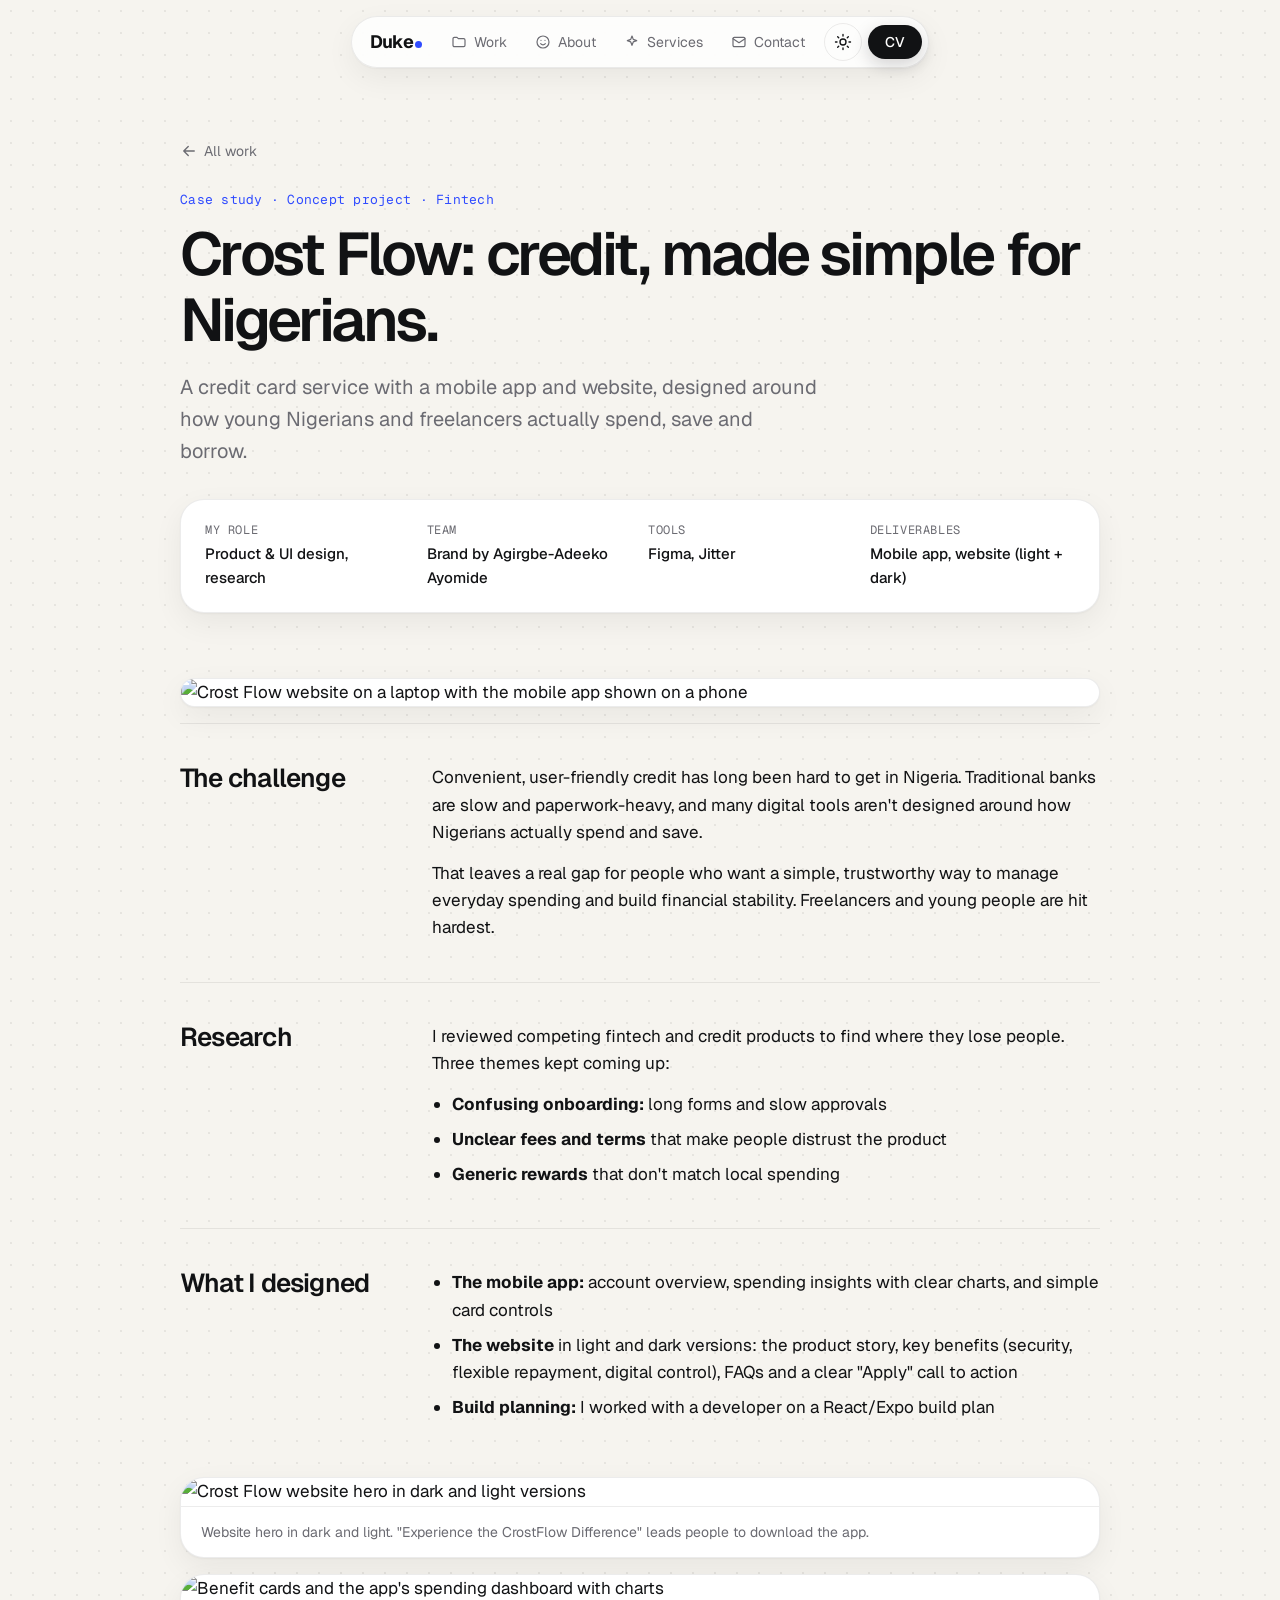
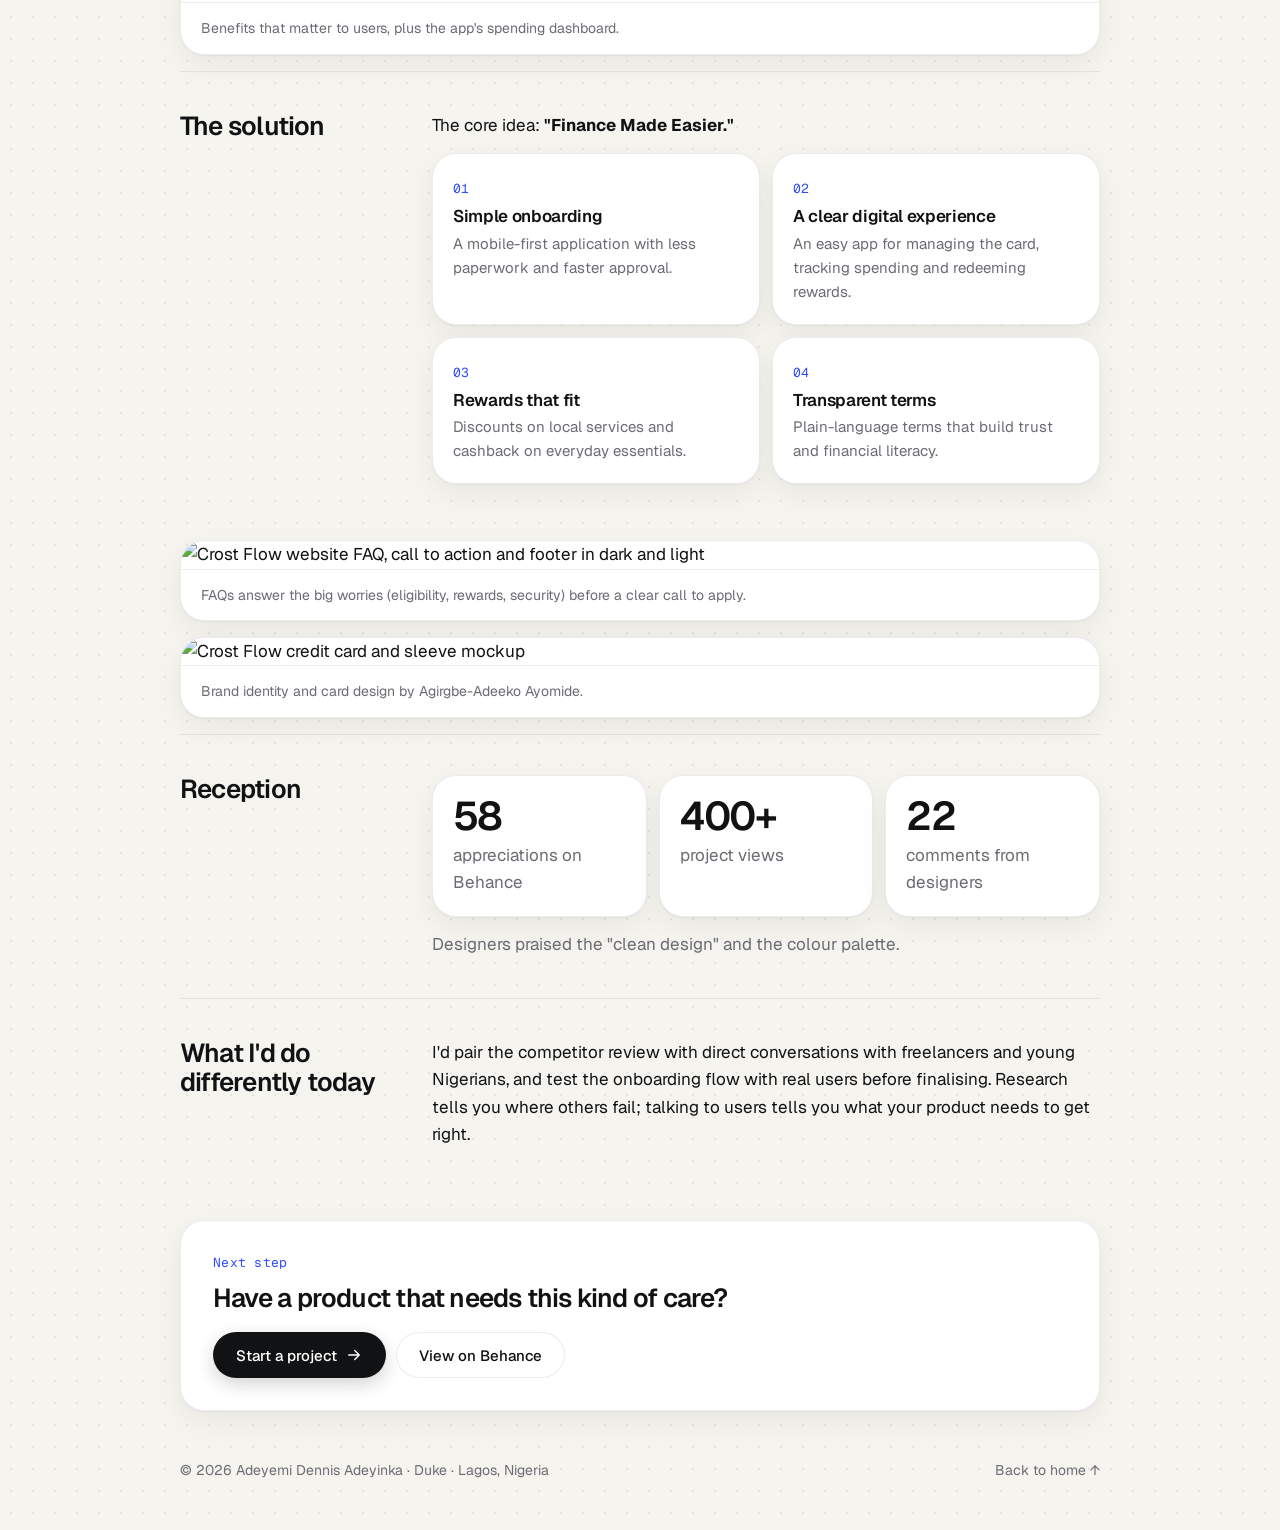
==== crost-flow.html @ 58b1cca7 "Portfolio site: homepage, Crost Flow case study, CV Static HTML/CSS/JS portfolio for Duke (Adeyemi D" ====
<!doctype html>
<html lang="en">
<head>
  <meta charset="utf-8">
  <meta name="viewport" content="width=device-width, initial-scale=1">
  <title>Crost Flow · Case study · Duke</title>
  <meta name="description" content="Crost Flow: a concept credit card app and website designed for young Nigerians and freelancers. Product and UI design by Duke.">
  <meta property="og:title" content="Crost Flow · Case study · Duke">
  <meta property="og:description" content="Credit, made simple for Nigerians: a fintech concept by Duke.">
  <meta property="og:type" content="article">
  <link rel="icon" href="assets/favicon.svg" type="image/svg+xml">
  <link rel="preconnect" href="https://fonts.googleapis.com">
  <link rel="preconnect" href="https://fonts.gstatic.com" crossorigin>
  <link href="https://fonts.googleapis.com/css2?family=Geist:wght@400;500;600;700&family=Geist+Mono:wght@400;500&display=swap" rel="stylesheet">
  <link rel="stylesheet" href="styles.css">
  <script>
    document.documentElement.classList.add('js');
    try { var t = localStorage.getItem('theme'); if (t) document.documentElement.dataset.theme = t; } catch (e) {}
  </script>
</head>
<body>
  <a class="skip" href="#main">Skip to content</a>

  <header class="nav-wrap">
    <nav class="nav" aria-label="Main">
      <a class="logo" href="index.html" aria-label="Duke, home">Duke<span class="logo-dot"></span></a>
      <ul class="nav-links">
        <li><a href="index.html#work"><svg viewBox="0 0 24 24" aria-hidden="true"><path d="M3 7a2 2 0 0 1 2-2h4l2 2h8a2 2 0 0 1 2 2v8a2 2 0 0 1-2 2H5a2 2 0 0 1-2-2z"/></svg><span>Work</span></a></li>
        <li><a href="index.html#about"><svg viewBox="0 0 24 24" aria-hidden="true"><circle cx="12" cy="12" r="9"/><path d="M8.5 14.5a4.5 4.5 0 0 0 7 0M9 9.5h.01M15 9.5h.01"/></svg><span>About</span></a></li>
        <li><a href="index.html#services"><svg viewBox="0 0 24 24" aria-hidden="true"><path d="M12 3l1.9 5.1L19 10l-5.1 1.9L12 17l-1.9-5.1L5 10l5.1-1.9z"/></svg><span>Services</span></a></li>
        <li><a href="index.html#contact"><svg viewBox="0 0 24 24" aria-hidden="true"><rect x="3" y="5" width="18" height="14" rx="2"/><path d="m3 7 9 6 9-6"/></svg><span>Contact</span></a></li>
      </ul>
      <button class="theme-toggle" type="button" aria-label="Switch colour theme">
        <svg class="i-sun" viewBox="0 0 24 24" aria-hidden="true"><circle cx="12" cy="12" r="4"/><path d="M12 2v2M12 20v2M4.9 4.9l1.4 1.4M17.7 17.7l1.4 1.4M2 12h2M20 12h2M4.9 19.1l1.4-1.4M17.7 6.3l1.4-1.4"/></svg>
        <svg class="i-moon" viewBox="0 0 24 24" aria-hidden="true"><path d="M21 12.8A9 9 0 1 1 11.2 3a7 7 0 0 0 9.8 9.8z"/></svg>
      </button>
      <a class="btn btn-dark btn-sm" href="assets/Adeyemi-Dennis-CV.pdf" download>CV</a>
    </nav>
  </header>

  <main id="main">
    <section class="container cs-hero">
      <a class="back" href="index.html#work"><svg viewBox="0 0 24 24" aria-hidden="true"><path d="M19 12H5M11 6l-6 6 6 6"/></svg>All work</a>
      <p class="eyebrow reveal">Case study · Concept project · Fintech</p>
      <h1 class="reveal">Crost Flow: credit, made simple for Nigerians.</h1>
      <p class="lead reveal">A credit card service with a mobile app and website, designed around how young Nigerians and freelancers actually spend, save and borrow.</p>

      <dl class="card cs-meta reveal">
        <div><dt>My role</dt><dd>Product &amp; UI design, research</dd></div>
        <div><dt>Team</dt><dd>Brand by Agirgbe-Adeeko Ayomide</dd></div>
        <div><dt>Tools</dt><dd>Figma, Jitter</dd></div>
        <div><dt>Deliverables</dt><dd>Mobile app, website (light + dark)</dd></div>
      </dl>
    </section>

    <section class="container">
      <figure class="card cs-image reveal">
        <img src="https://mir-s3-cdn-cf.behance.net/project_modules/2800_webp/461baa229783331.686b7e3b7e243.jpeg" alt="Crost Flow website on a laptop with the mobile app shown on a phone">
      </figure>
    </section>

    <section class="container">
      <div class="cs-block reveal">
        <h2>The challenge</h2>
        <div class="body">
          <p>Convenient, user-friendly credit has long been hard to get in Nigeria. Traditional banks are slow and paperwork-heavy, and many digital tools aren't designed around how Nigerians actually spend and save.</p>
          <p>That leaves a real gap for people who want a simple, trustworthy way to manage everyday spending and build financial stability. Freelancers and young people are hit hardest.</p>
        </div>
      </div>

      <div class="cs-block reveal">
        <h2>Research</h2>
        <div class="body">
          <p>I reviewed competing fintech and credit products to find where they lose people. Three themes kept coming up:</p>
          <ul>
            <li><strong>Confusing onboarding:</strong> long forms and slow approvals</li>
            <li><strong>Unclear fees and terms</strong> that make people distrust the product</li>
            <li><strong>Generic rewards</strong> that don't match local spending</li>
          </ul>
        </div>
      </div>

      <div class="cs-block reveal">
        <h2>What I designed</h2>
        <div class="body">
          <ul>
            <li><strong>The mobile app:</strong> account overview, spending insights with clear charts, and simple card controls</li>
            <li><strong>The website</strong> in light and dark versions: the product story, key benefits (security, flexible repayment, digital control), FAQs and a clear "Apply" call to action</li>
            <li><strong>Build planning:</strong> I worked with a developer on a React/Expo build plan</li>
          </ul>
        </div>
      </div>
    </section>

    <section class="container">
      <figure class="card cs-image reveal">
        <img src="https://mir-s3-cdn-cf.behance.net/project_modules/fs_webp/b63d33229783331.686b7e3b799a0.jpg" alt="Crost Flow website hero in dark and light versions" loading="lazy">
        <figcaption>Website hero in dark and light. "Experience the CrostFlow Difference" leads people to download the app.</figcaption>
      </figure>
      <figure class="card cs-image reveal">
        <img src="https://mir-s3-cdn-cf.behance.net/project_modules/fs_webp/e50c53229783331.686b7e3b77c04.jpg" alt="Benefit cards and the app's spending dashboard with charts" loading="lazy">
        <figcaption>Benefits that matter to users, plus the app's spending dashboard.</figcaption>
      </figure>
    </section>

    <section class="container">
      <div class="cs-block reveal">
        <h2>The solution</h2>
        <div class="body">
          <p>The core idea: <strong>"Finance Made Easier."</strong></p>
          <div class="pillars">
            <div class="card pillar"><span class="mono">01</span><h3>Simple onboarding</h3><p class="muted">A mobile-first application with less paperwork and faster approval.</p></div>
            <div class="card pillar"><span class="mono">02</span><h3>A clear digital experience</h3><p class="muted">An easy app for managing the card, tracking spending and redeeming rewards.</p></div>
            <div class="card pillar"><span class="mono">03</span><h3>Rewards that fit</h3><p class="muted">Discounts on local services and cashback on everyday essentials.</p></div>
            <div class="card pillar"><span class="mono">04</span><h3>Transparent terms</h3><p class="muted">Plain-language terms that build trust and financial literacy.</p></div>
          </div>
        </div>
      </div>
    </section>

    <section class="container">
      <figure class="card cs-image reveal">
        <img src="https://mir-s3-cdn-cf.behance.net/project_modules/fs_webp/74e67b229783331.686b7e3b7d00c.jpg" alt="Crost Flow website FAQ, call to action and footer in dark and light" loading="lazy">
        <figcaption>FAQs answer the big worries (eligibility, rewards, security) before a clear call to apply.</figcaption>
      </figure>
      <figure class="card cs-image reveal">
        <img src="https://mir-s3-cdn-cf.behance.net/project_modules/fs_webp/1f35ed229783331.686b7e3b78e38.jpg" alt="Crost Flow credit card and sleeve mockup" loading="lazy">
        <figcaption>Brand identity and card design by Agirgbe-Adeeko Ayomide.</figcaption>
      </figure>
    </section>

    <section class="container">
      <div class="cs-block reveal">
        <h2>Reception</h2>
        <div class="body">
          <div class="stats">
            <div class="card stat"><strong>58</strong><span class="muted">appreciations on Behance</span></div>
            <div class="card stat"><strong>400+</strong><span class="muted">project views</span></div>
            <div class="card stat"><strong>22</strong><span class="muted">comments from designers</span></div>
          </div>
          <p class="muted">Designers praised the "clean design" and the colour palette.</p>
        </div>
      </div>

      <div class="cs-block reveal">
        <h2>What I'd do differently today</h2>
        <div class="body">
          <p>I'd pair the competitor review with direct conversations with freelancers and young Nigerians, and test the onboarding flow with real users before finalising. Research tells you where others fail; talking to users tells you what your product needs to get right.</p>
        </div>
      </div>

      <div class="card cs-next reveal">
        <div>
          <p class="eyebrow">Next step</p>
          <h2>Have a product that needs this kind of care?</h2>
        </div>
        <div class="actions">
          <a class="btn btn-dark" href="index.html#contact">Start a project
            <svg viewBox="0 0 24 24" aria-hidden="true"><path d="M5 12h14M13 6l6 6-6 6"/></svg>
          </a>
          <a class="btn btn-light" href="https://www.behance.net/gallery/229783331/Crost-Flow" target="_blank" rel="noopener">View on Behance</a>
        </div>
      </div>
    </section>
  </main>

  <footer class="container footer">
    <p class="muted">© <span id="year">2026</span> Adeyemi Dennis Adeyinka · Duke · Lagos, Nigeria</p>
    <a class="muted" href="index.html">Back to home ↑</a>
  </footer>

  <script src="script.js"></script>
</body>
</html>
---- styles.css ----
/* =========================================================
   Duke · Portfolio
   Colours, type and spacing live in the tokens below.
   ========================================================= */

:root {
  --bg: #F6F4EF;
  --surface: #FFFFFF;
  --surface-2: #EFECE6;
  --text: #111214;
  --muted: #6B6B72;
  --line: rgba(17, 18, 20, .08);
  --accent: #2F4BFF;
  --accent-ink: #FFFFFF;
  --accent-soft: rgba(47, 75, 255, .10);
  --green: #15803D;
  --green-soft: #DCFCE7;
  --dark: #111214;
  --dark-ink: #FFFFFF;
  --code-bg: #0F1117;
  --contact-bg: #111214;
  --contact-ink: #FFFFFF;
  --shadow: 0 1px 2px rgba(17, 18, 20, .04), 0 10px 30px rgba(17, 18, 20, .06);
  --shadow-lift: 0 2px 4px rgba(17, 18, 20, .05), 0 18px 40px rgba(17, 18, 20, .10);
  --dots: rgba(17, 18, 20, .07);

  --radius: 24px;
  --radius-sm: 14px;
  --w: 920px;
  --font: "Geist", ui-sans-serif, system-ui, -apple-system, "Segoe UI", sans-serif;
  --mono: "Geist Mono", ui-monospace, "SF Mono", Menlo, monospace;
  color-scheme: light;
}

@media (prefers-color-scheme: dark) {
  :root:not([data-theme="light"]) {
    --bg: #0E0F12;
    --surface: #17181C;
    --surface-2: #202127;
    --text: #F3F3F5;
    --muted: #9A9BA4;
    --line: rgba(255, 255, 255, .08);
    --accent: #6A80FF;
    --accent-ink: #0E0F12;
    --accent-soft: rgba(106, 128, 255, .16);
    --green: #4ADE80;
    --green-soft: rgba(74, 222, 128, .12);
    --dark: #F3F3F5;
    --dark-ink: #0E0F12;
    --code-bg: #0A0B0E;
    --contact-bg: #161A33;
    --contact-ink: #F3F3F5;
    --shadow: 0 1px 2px rgba(0, 0, 0, .3), 0 10px 30px rgba(0, 0, 0, .25);
    --shadow-lift: 0 2px 4px rgba(0, 0, 0, .35), 0 18px 40px rgba(0, 0, 0, .35);
    --dots: rgba(255, 255, 255, .05);
    color-scheme: dark;
  }
}

:root[data-theme="dark"] {
  --bg: #0E0F12;
  --surface: #17181C;
  --surface-2: #202127;
  --text: #F3F3F5;
  --muted: #9A9BA4;
  --line: rgba(255, 255, 255, .08);
  --accent: #6A80FF;
  --accent-ink: #0E0F12;
  --accent-soft: rgba(106, 128, 255, .16);
  --green: #4ADE80;
  --green-soft: rgba(74, 222, 128, .12);
  --dark: #F3F3F5;
  --dark-ink: #0E0F12;
  --code-bg: #0A0B0E;
  --contact-bg: #161A33;
  --contact-ink: #F3F3F5;
  --shadow: 0 1px 2px rgba(0, 0, 0, .3), 0 10px 30px rgba(0, 0, 0, .25);
  --shadow-lift: 0 2px 4px rgba(0, 0, 0, .35), 0 18px 40px rgba(0, 0, 0, .35);
  --dots: rgba(255, 255, 255, .05);
  color-scheme: dark;
}

/* ---------- Base ---------- */
*, *::before, *::after { box-sizing: border-box; }
html { scroll-behavior: smooth; scroll-padding-top: 96px; }
body {
  margin: 0;
  font-family: var(--font);
  font-size: 17px;
  line-height: 1.6;
  color: var(--text);
  background-color: var(--bg);
  background-image: radial-gradient(var(--dots) 1px, transparent 1px);
  background-size: 22px 22px;
  -webkit-font-smoothing: antialiased;
  transition: background-color .3s ease, color .3s ease;
}
img { max-width: 100%; display: block; }
a { color: inherit; }
h1, h2, h3 { line-height: 1.1; letter-spacing: -0.03em; margin: 0; font-weight: 600; }
h2 { font-size: clamp(28px, 4.5vw, 40px); }
h3 { font-size: 20px; letter-spacing: -0.02em; }
p { margin: 0; }
svg { width: 18px; height: 18px; fill: none; stroke: currentColor; stroke-width: 1.8; stroke-linecap: round; stroke-linejoin: round; flex: none; }

.container { width: min(var(--w), 100% - 32px); margin-inline: auto; }
.section { padding-block: 56px; }
.muted { color: var(--muted); }
.accent { color: var(--accent); }
.mono { font-family: var(--mono); }
.eyebrow { font-family: var(--mono); font-size: 13px; color: var(--accent); margin-bottom: 10px; letter-spacing: .02em; }
.section-head { margin-bottom: 28px; }
.skip { position: absolute; left: -999px; top: 8px; background: var(--dark); color: var(--dark-ink); padding: 8px 14px; border-radius: 10px; z-index: 100; }
.skip:focus { left: 16px; }
:focus-visible { outline: 2px solid var(--accent); outline-offset: 3px; border-radius: 8px; }

.card {
  background: var(--surface);
  border: 1px solid var(--line);
  border-radius: var(--radius);
  box-shadow: var(--shadow);
  transition: transform .3s ease, box-shadow .3s ease, background-color .3s ease;
}

.grid-2 { display: grid; grid-template-columns: repeat(2, 1fr); gap: 16px; }
.grid-3 { display: grid; grid-template-columns: repeat(3, 1fr); gap: 16px; }

/* ---------- Buttons & badges ---------- */
.btn {
  display: inline-flex; align-items: center; gap: 8px;
  padding: 13px 22px; border-radius: 999px;
  font: 500 15px/1 var(--font); text-decoration: none;
  border: 1px solid transparent; cursor: pointer;
  transition: transform .2s ease, box-shadow .2s ease, background-color .2s ease;
}
.btn:hover { transform: translateY(-2px); }
.btn svg { transition: transform .2s ease; }
.btn:hover svg { transform: translateX(3px); }
.btn-dark { background: var(--dark); color: var(--dark-ink); box-shadow: 0 6px 18px rgba(17, 18, 20, .18); }
.btn-light { background: var(--surface); color: var(--text); border-color: var(--line); }
.btn-accent { background: var(--accent); color: var(--accent-ink); }
.btn-sm { padding: 9px 16px; font-size: 14px; }

.badges { display: flex; flex-wrap: wrap; gap: 8px; margin-bottom: 28px; }
.badge {
  display: inline-flex; align-items: center; gap: 8px;
  padding: 7px 14px; border-radius: 999px;
  background: var(--surface); border: 1px solid var(--line);
  font-size: 14px; color: var(--muted);
}
.badge-green { background: var(--green-soft); color: var(--green); border-color: transparent; font-weight: 500; }
.pulse { width: 8px; height: 8px; border-radius: 50%; background: currentColor; position: relative; }
.pulse::after { content: ""; position: absolute; inset: 0; border-radius: 50%; background: currentColor; animation: pulse 2s ease-out infinite; }
@keyframes pulse { from { transform: scale(1); opacity: .6; } to { transform: scale(3); opacity: 0; } }

/* ---------- Nav ---------- */
.nav-wrap { position: fixed; top: 16px; left: 0; right: 0; z-index: 50; display: flex; justify-content: center; padding-inline: 16px; pointer-events: none; }
.nav {
  pointer-events: auto;
  display: flex; align-items: center; gap: 6px;
  padding: 6px 6px 6px 18px; border-radius: 999px;
  background: color-mix(in srgb, var(--surface) 78%, transparent);
  backdrop-filter: blur(14px); -webkit-backdrop-filter: blur(14px);
  border: 1px solid var(--line); box-shadow: var(--shadow);
}
.logo { font-weight: 700; font-size: 18px; letter-spacing: -0.03em; text-decoration: none; margin-right: 10px; display: inline-flex; align-items: baseline; }
.logo-dot { width: 7px; height: 7px; border-radius: 50%; background: var(--accent); margin-left: 2px; }
.nav-links { display: flex; gap: 2px; list-style: none; margin: 0; padding: 0; }
.nav-links a {
  display: inline-flex; align-items: center; gap: 7px;
  padding: 8px 13px; border-radius: 999px;
  text-decoration: none; font-size: 14px; color: var(--muted);
  transition: background-color .2s ease, color .2s ease;
}
.nav-links a:hover, .nav-links a.is-active { background: var(--surface-2); color: var(--text); }
.nav-links svg { width: 16px; height: 16px; }
.theme-toggle {
  width: 38px; height: 38px; border-radius: 50%;
  display: grid; place-items: center;
  background: transparent; border: 1px solid var(--line); color: var(--text); cursor: pointer;
  transition: transform .3s ease, background-color .2s ease;
}
.theme-toggle:hover { background: var(--surface-2); transform: rotate(20deg); }
.i-moon { display: none; }
:root[data-theme="dark"] .i-sun { display: none; }
:root[data-theme="dark"] .i-moon { display: block; }
@media (prefers-color-scheme: dark) {
  :root:not([data-theme="light"]) .i-sun { display: none; }
  :root:not([data-theme="light"]) .i-moon { display: block; }
}

/* ---------- Hero ---------- */
.hero { padding-top: 160px; padding-bottom: 40px; }
.hero h1 { font-size: clamp(38px, 7vw, 68px); letter-spacing: -0.045em; line-height: 1.08; margin-bottom: 24px; }
.lead { font-size: clamp(17px, 2.2vw, 20px); color: var(--muted); max-width: 640px; margin-bottom: 32px; }
.actions { display: flex; flex-wrap: wrap; gap: 10px; }

.avatar {
  position: relative; display: inline-grid; place-items: center; overflow: hidden;
  background: linear-gradient(135deg, var(--accent), #8EA0FF);
  color: #fff; font-weight: 700; letter-spacing: -0.03em;
}
.avatar img { position: absolute; inset: 0; width: 100%; height: 100%; object-fit: cover; }
.avatar-inline {
  width: 1.1em; height: 1.1em; border-radius: .3em;
  vertical-align: -0.16em; font-size: .9em;
  transform: rotate(-6deg); box-shadow: var(--shadow-lift);
  transition: transform .3s ease;
}
.avatar-inline:hover { transform: rotate(4deg) scale(1.08); }
.avatar-inline > span { font-size: .55em; }

/* ---------- Design <-> Code ---------- */
.dc { padding: 28px; overflow: hidden; }
.dc-head { display: flex; justify-content: space-between; align-items: flex-end; gap: 24px; margin-bottom: 24px; flex-wrap: wrap; }
.dc-head h2 { margin-bottom: 8px; font-size: clamp(24px, 3.6vw, 32px); }
.dc-head .muted { max-width: 440px; }

.switch { position: relative; display: inline-flex; padding: 4px; border-radius: 999px; background: var(--surface-2); }
.switch button {
  position: relative; z-index: 1;
  padding: 9px 18px; border: 0; background: transparent; border-radius: 999px;
  font: 500 14px/1 var(--font); color: var(--muted); cursor: pointer;
  transition: color .25s ease;
}
.switch button.is-on { color: var(--accent-ink); }
.switch-thumb {
  position: absolute; top: 4px; bottom: 4px; left: 4px; width: calc(50% - 4px);
  border-radius: 999px; background: var(--accent);
  transition: transform .35s cubic-bezier(.4, 1.4, .5, 1);
}
.switch.is-code .switch-thumb { transform: translateX(100%); }

.dc-stage {
  display: grid; min-height: 330px; border-radius: 18px;
  background-color: var(--surface-2);
  background-image: radial-gradient(var(--dots) 1px, transparent 1px);
  background-size: 16px 16px;
}
.dc-pane { grid-area: 1 / 1; transition: opacity .4s ease, transform .4s ease, filter .4s ease; }
.dc-stage[data-view="design"] .dc-code,
.dc-stage[data-view="code"] .dc-design { opacity: 0; transform: scale(.97); filter: blur(4px); pointer-events: none; }

.dc-design { display: grid; place-items: center; padding: 48px 16px; position: relative; }
.frame-label { position: absolute; top: 16px; left: 18px; font: 12px var(--mono); color: var(--accent); }
.selection { position: relative; outline: 1.5px solid var(--accent); outline-offset: 6px; }
.handle { position: absolute; width: 9px; height: 9px; background: #fff; border: 1.5px solid var(--accent); }
.handle.tl { top: -11px; left: -11px; } .handle.tr { top: -11px; right: -11px; }
.handle.bl { bottom: -11px; left: -11px; } .handle.br { bottom: -11px; right: -11px; }
.spec { position: absolute; font: 11px var(--mono); background: var(--accent); color: #fff; padding: 2px 6px; border-radius: 4px; }
.spec-pad { top: 22px; left: -46px; }
.spec-w { bottom: -36px; left: 50%; transform: translateX(-50%); }

.mini-card {
  width: min(320px, 70vw); padding: 24px; border-radius: 24px;
  background: #fff; color: #111214; box-shadow: 0 1px 2px rgba(0,0,0,.05);
}
.mc-label { font-size: 14px; color: #6B7280; }
.mc-amount { font-size: 30px; font-weight: 600; letter-spacing: -0.03em; margin: 2px 0 4px; }
.mc-change { font-size: 14px; color: #16A34A; }
.mc-btn { display: inline-block; margin-top: 24px; padding: 12px 20px; border-radius: 999px; background: #2F4BFF; color: #fff; font-size: 15px; font-weight: 500; }

.dc-code {
  margin: 0; padding: 28px; border-radius: 18px; overflow: auto;
  background: var(--code-bg); color: #D6D9E0;
  font: 13.5px/1.75 var(--mono);
}
.dc-code .k { color: #C792EA; } .dc-code .f { color: #82AAFF; } .dc-code .t { color: #F07178; }
.dc-code .a { color: #FFCB6B; } .dc-code .s { color: #C3E88D; }

/* ---------- Work ---------- */
.project { display: block; text-decoration: none; overflow: hidden; }
.project:hover { transform: translateY(-4px); box-shadow: var(--shadow-lift); }
.project-featured { display: grid; grid-template-columns: 1.3fr 1fr; margin-bottom: 16px; }
.project-media { background: #14152B; overflow: hidden; min-height: 300px; }
.project-media img { width: 100%; height: 100%; object-fit: cover; transition: transform .6s ease; }
.project:hover .project-media img { transform: scale(1.04); }
.project-body { padding: 28px; display: flex; flex-direction: column; gap: 10px; }
.project-body h3 { font-size: 28px; }
.project-meta { font: 13px var(--mono); color: var(--muted); }
.tags { display: flex; flex-wrap: wrap; gap: 6px; list-style: none; padding: 0; margin: 6px 0 auto; }
.tags li { font-size: 12.5px; padding: 5px 11px; border-radius: 999px; background: var(--accent-soft); color: var(--accent); font-weight: 500; }
.link-arrow { display: inline-flex; align-items: center; gap: 6px; font-weight: 500; font-size: 15px; color: var(--text); text-decoration: none; margin-top: 14px; }
.link-arrow svg { transition: transform .2s ease; }
.project:hover .link-arrow svg, .link-arrow:hover svg { transform: translateX(4px); }

.project-soon { padding: 26px; border-style: dashed; box-shadow: none; background: color-mix(in srgb, var(--surface) 60%, transparent); display: flex; flex-direction: column; gap: 8px; }
.project-soon h3 { margin-top: 4px; }
.typing { font: 13px var(--mono); color: var(--accent); margin-top: 8px; }
.caret { display: inline-block; width: 7px; height: 14px; background: var(--accent); margin-left: 3px; vertical-align: -2px; animation: blink 1s steps(1) infinite; }
@keyframes blink { 50% { opacity: 0; } }

.nda { margin-top: 16px; padding: 20px 24px; display: flex; align-items: center; gap: 16px; flex-wrap: wrap; }
.nda > svg { color: var(--accent); width: 22px; height: 22px; }
.nda p { flex: 1 1 320px; color: var(--muted); font-size: 15px; }
.nda .link-arrow { margin-top: 0; }

/* ---------- About ---------- */
.about { display: grid; grid-template-columns: 260px 1fr; gap: 32px; align-items: start; margin-bottom: 16px; }
.photo-stack { position: relative; padding: 8px 56px 16px 0; }
.about-photo { padding: 10px; transition: transform .45s cubic-bezier(.3, 1.3, .5, 1); }
.frame-front { position: relative; z-index: 2; transform: rotate(-3deg); }
.frame-back { position: absolute; inset: 8px 56px 16px 0; z-index: 1; transform: rotate(7deg) translate(46px, 10px); }
.photo-clip { display: block; width: 100%; height: 100%; overflow: hidden; border-radius: 16px; }
.photo-clip img { width: 100%; height: 100%; object-fit: cover; object-position: 50% 45%; transform-origin: 50% 40%; transition: transform .6s ease; }
/* While it's the back card, zoom in so the edge that peeks out shows Duke, not the wall */
.frame-back img { transform: scale(1.5) translateX(20%); }
.photo-stack.is-swapped .frame-back img { transform: scale(1.25); }
.photo-stack:not(.can-shuffle):hover .frame-front { transform: rotate(-6deg) translateX(-8px); }

/* Shuffle: hover (or tap) sends the top card out to the side and behind, and brings the other one forward */
.photo-stack.can-shuffle { cursor: pointer; border-radius: 20px; margin-bottom: 26px; }
.photo-stack.can-shuffle:focus-visible { outline: 2px solid var(--accent); outline-offset: 6px; }
.photo-stack.is-swapped .frame-back { z-index: 2; transform: rotate(-3deg); }
.photo-stack.is-swapped .frame-front { z-index: 1; transform: rotate(7deg) translate(46px, 10px); }
.photo-stack .to-back { animation: card-to-back .7s cubic-bezier(.5, 0, .3, 1) both; }
.photo-stack .to-front { animation: card-to-front .7s cubic-bezier(.5, 0, .3, 1) both; }
@keyframes card-to-back {
  0%   { transform: rotate(-3deg); z-index: 3; }
  45%  { transform: translate(-58%, -3%) rotate(-14deg); z-index: 3; }
  55%  { transform: translate(-58%, -3%) rotate(-14deg); z-index: 0; }
  100% { transform: rotate(7deg) translate(46px, 10px); z-index: 1; }
}
@keyframes card-to-front {
  0%   { transform: rotate(7deg) translate(46px, 10px); z-index: 1; }
  45%  { transform: translate(40%, -2%) rotate(15deg); z-index: 1; }
  55%  { transform: translate(40%, -2%) rotate(15deg); z-index: 4; }
  100% { transform: rotate(-3deg); z-index: 2; }
}
.photo-hint { position: absolute; left: 0; bottom: -26px; margin: 0; font-family: var(--mono); font-size: 12px; color: var(--muted); }
.avatar-large { width: 100%; aspect-ratio: 4 / 5; border-radius: 16px; font-size: 96px; }
.about-text { display: grid; gap: 14px; font-size: 17px; }
.about-text p:not(.sig) { color: color-mix(in srgb, var(--text) 82%, var(--muted)); }
.sig { font-weight: 600; margin-top: 6px; }

.bento { display: grid; grid-template-columns: 1fr 1.5fr 1fr 1fr; gap: 16px; }
.bento-item { padding: 22px; display: flex; flex-direction: column; justify-content: flex-end; gap: 4px; min-height: 170px; }
.bento-item:hover { transform: translateY(-3px); }
.big-num { font-size: 64px; font-weight: 600; letter-spacing: -0.05em; line-height: 1; }
.bento-map { position: relative; overflow: hidden; }
.map { position: absolute; inset: 0; width: 100%; height: 100%; stroke: var(--line); stroke-width: 6; opacity: 1; }
.map .water { fill: var(--accent-soft); stroke: none; }
.map-text { position: relative; }
.pin { position: absolute; top: 34%; left: 52%; width: 14px; height: 14px; border-radius: 50%; background: var(--accent); border: 3px solid var(--surface); box-shadow: 0 0 0 0 var(--accent); animation: ping 2.2s infinite; }
@keyframes ping { 0% { box-shadow: 0 0 0 0 color-mix(in srgb, var(--accent) 50%, transparent); } 100% { box-shadow: 0 0 0 18px transparent; } }
.progress { height: 6px; border-radius: 999px; background: var(--surface-2); overflow: hidden; margin-top: 8px; }
.progress span { display: block; height: 100%; width: var(--p); border-radius: inherit; background: var(--accent); }

/* ---------- Skills playground ---------- */
.playground { padding: 28px; overflow: hidden; }
.playground-head { margin-bottom: 20px; }
.playground-head h2 { font-size: clamp(24px, 3.6vw, 32px); margin-bottom: 6px; }
.hint { font: 13px var(--mono); }
.pills { list-style: none; padding: 12px 0 4px; margin: 0; display: flex; flex-wrap: wrap; gap: 10px; justify-content: center; touch-action: none; }
.pill {
  --r: 0deg;
  padding: 10px 18px; border-radius: 999px;
  background: var(--surface-2); border: 1px solid var(--line);
  font-size: 15px; font-weight: 500; cursor: grab; user-select: none;
  transform: translate(var(--x, 0), var(--y, 0)) rotate(var(--r));
  transition: box-shadow .2s ease;
}
.pill:nth-child(3n) { --r: -4deg; } .pill:nth-child(4n) { --r: 3deg; } .pill:nth-child(5n) { --r: -2deg; }
.pill:hover { box-shadow: var(--shadow-lift); }
.pill.dragging { cursor: grabbing; box-shadow: var(--shadow-lift); z-index: 2; position: relative; }
.pill-blue { background: var(--accent); color: var(--accent-ink); border-color: transparent; }
.pill-dark { background: var(--dark); color: var(--dark-ink); border-color: transparent; }

/* ---------- Services ---------- */
.service { padding: 26px; display: flex; flex-direction: column; gap: 8px; }
.service:hover { transform: translateY(-3px); box-shadow: var(--shadow-lift); }
.service-icon { width: 44px; height: 44px; border-radius: 12px; display: grid; place-items: center; background: var(--accent-soft); color: var(--accent); margin-bottom: 10px; }
.service-icon svg { width: 22px; height: 22px; }
.service p { font-size: 15.5px; }

.process { margin-top: 16px; padding: 28px; }
.process h3 { margin-bottom: 20px; }
.process ol { list-style: none; padding: 0; margin: 0 0 24px; display: grid; grid-template-columns: repeat(4, 1fr); gap: 16px; }
.process li { display: flex; flex-direction: column; gap: 4px; padding-top: 14px; border-top: 2px solid var(--line); font-size: 15px; }
.process li .mono { color: var(--accent); font-size: 13px; }

/* ---------- Testimonials ---------- */
.quote { margin: 0; padding: 24px; display: flex; flex-direction: column; gap: 16px; }
.quote blockquote { margin: 0; font-size: 16px; }
.quote figcaption { display: flex; flex-direction: column; font-size: 14px; }

/* ---------- Contact ---------- */
.contact { --dark-ink: var(--contact-ink); padding: 36px; display: grid; grid-template-columns: 1fr 1fr; gap: 36px; background: var(--contact-bg); color: var(--contact-ink); border: 1px solid var(--line); }
.contact .badge-green { background: rgba(74, 222, 128, .14); color: #4ADE80; }
.contact h2 { margin: 20px 0 12px; font-size: clamp(30px, 5vw, 44px); }
.contact-intro > p { opacity: .7; margin-bottom: 24px; }
.email-row { display: flex; align-items: center; gap: 10px; flex-wrap: wrap; margin-bottom: 24px; }
.email { font-size: clamp(16px, 2.4vw, 20px); font-weight: 500; text-decoration: none; border-bottom: 1px solid currentColor; overflow-wrap: anywhere; }
.copy { font: 500 13px var(--font); padding: 7px 14px; border-radius: 999px; border: 1px solid color-mix(in srgb, var(--dark-ink) 25%, transparent); background: transparent; color: inherit; cursor: pointer; }
.copy:hover { background: color-mix(in srgb, var(--dark-ink) 10%, transparent); }
.socials { list-style: none; padding: 0; margin: 0; display: flex; flex-wrap: wrap; gap: 8px; }
.socials a { display: inline-block; padding: 8px 14px; border-radius: 999px; font-size: 14px; text-decoration: none; background: color-mix(in srgb, var(--dark-ink) 8%, transparent); transition: background-color .2s ease; }
.socials a:hover { background: color-mix(in srgb, var(--dark-ink) 16%, transparent); }

.contact-form { display: grid; gap: 14px; align-content: start; }
.contact-form label { display: grid; gap: 6px; font-size: 14px; opacity: .9; }
.contact-form input, .contact-form textarea, .contact-form select {
  width: 100%; padding: 12px 14px; border-radius: var(--radius-sm);
  border: 1px solid color-mix(in srgb, var(--dark-ink) 16%, transparent);
  background: color-mix(in srgb, var(--dark-ink) 6%, transparent);
  color: inherit; font: 15px var(--font);
}
.contact-form select option { color: #111214; }
.contact-form textarea { resize: vertical; }
.contact-form input:focus, .contact-form textarea:focus, .contact-form select:focus { outline: 2px solid var(--accent); outline-offset: 1px; }
.contact-form .btn { justify-content: center; margin-top: 4px; }
.form-note { font-size: 13px; color: color-mix(in srgb, var(--dark-ink) 55%, transparent); }

/* ---------- Footer ---------- */
.footer { display: flex; justify-content: space-between; gap: 16px; flex-wrap: wrap; padding: 24px 0 48px; font-size: 14px; }
.footer a { text-decoration: none; }

/* ---------- Case study page ---------- */
.cs-hero { padding-top: 140px; padding-bottom: 32px; }
.back { display: inline-flex; align-items: center; gap: 6px; text-decoration: none; color: var(--muted); font-size: 14px; margin-bottom: 28px; }
.back:hover { color: var(--text); }
.cs-hero h1 { font-size: clamp(36px, 6.5vw, 60px); letter-spacing: -0.045em; margin-bottom: 18px; }
.cs-meta { display: grid; grid-template-columns: repeat(4, 1fr); gap: 16px; margin-top: 32px; padding: 22px 24px; }
.cs-meta dt { font: 12px var(--mono); color: var(--muted); margin-bottom: 4px; text-transform: uppercase; letter-spacing: .05em; }
.cs-meta dd { margin: 0; font-size: 15px; font-weight: 500; }
.cs-image { overflow: hidden; padding: 0; margin: 16px 0; }
.cs-image img { width: 100%; }
.cs-image figcaption { padding: 14px 20px; font-size: 14px; color: var(--muted); border-top: 1px solid var(--line); }
.cs-block { display: grid; grid-template-columns: 220px 1fr; gap: 32px; padding-block: 40px; border-top: 1px solid var(--line); }
.cs-block h2 { font-size: 26px; }
.cs-block .body { display: grid; gap: 14px; }
.cs-block ul { margin: 0; padding-left: 20px; display: grid; gap: 8px; }
.pillars { display: grid; grid-template-columns: repeat(2, 1fr); gap: 12px; }
.pillar { padding: 20px; }
.pillar .mono { color: var(--accent); font-size: 13px; }
.pillar h3 { font-size: 17px; margin: 6px 0 6px; }
.pillar p { font-size: 15px; }
.stats { display: grid; grid-template-columns: repeat(3, 1fr); gap: 12px; }
.stat { padding: 20px; }
.stat strong { display: block; font-size: 40px; font-weight: 600; letter-spacing: -0.04em; line-height: 1; margin-bottom: 6px; }
.cs-next { padding: 32px; display: flex; justify-content: space-between; align-items: center; gap: 20px; flex-wrap: wrap; margin: 32px 0 24px; }
.cs-next h2 { font-size: 26px; }

/* ---------- Reveal on scroll ---------- */
.js .reveal { opacity: 0; transform: translateY(18px); transition: opacity .7s ease, transform .7s ease; }
.js .reveal.in { opacity: 1; transform: none; }

@media (prefers-reduced-motion: reduce) {
  *, *::before, *::after { animation: none !important; transition: none !important; scroll-behavior: auto !important; }
  .js .reveal { opacity: 1; transform: none; }
}

/* ---------- Responsive ---------- */
@media (max-width: 860px) {
  .project-featured { grid-template-columns: 1fr; }
  .project-media { min-height: 220px; aspect-ratio: 4 / 3; }
  .bento { grid-template-columns: repeat(2, 1fr); }
  .process ol { grid-template-columns: repeat(2, 1fr); }
  .contact { grid-template-columns: 1fr; }
  .grid-3 { grid-template-columns: 1fr; }
  .cs-block { grid-template-columns: 1fr; gap: 14px; }
  .cs-meta { grid-template-columns: repeat(2, 1fr); }
}
@media (max-width: 640px) {
  body { font-size: 16px; }
  .nav { padding-left: 14px; }
  .nav-links span { display: none; }
  .nav-links a { padding: 9px; }
  .logo { margin-right: 4px; }
  .hero { padding-top: 120px; }
  .section { padding-block: 40px; }
  .grid-2 { grid-template-columns: 1fr; }
  .about { grid-template-columns: 1fr; }
  .photo-stack { max-width: 260px; }
  .dc, .playground, .process, .contact { padding: 22px; }
  .dc-code { font-size: 12px; padding: 20px; }
  .spec-pad { display: none; }
  .bento-item { min-height: 150px; }
  .pillars, .stats { grid-template-columns: 1fr; }
}
@media (max-width: 380px) {
  .bento { grid-template-columns: 1fr; }
  .process ol { grid-template-columns: 1fr; }
}
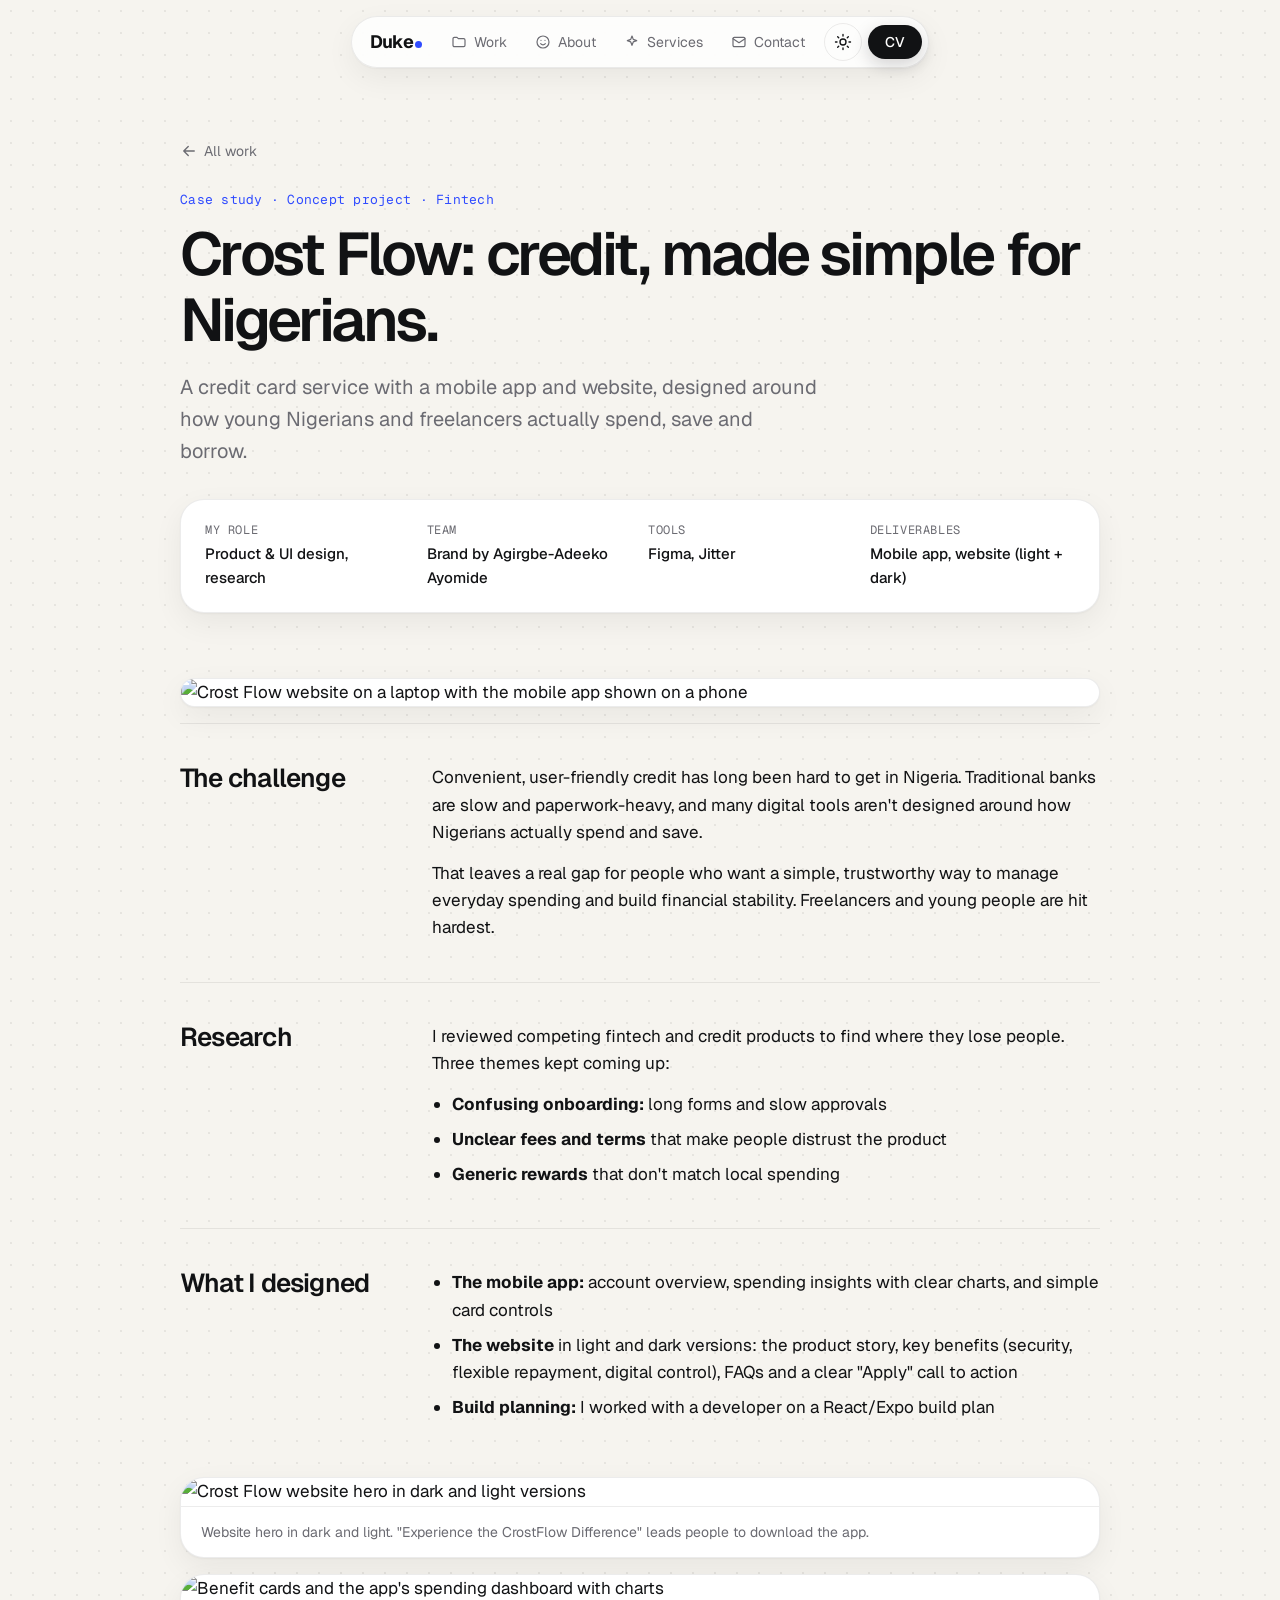
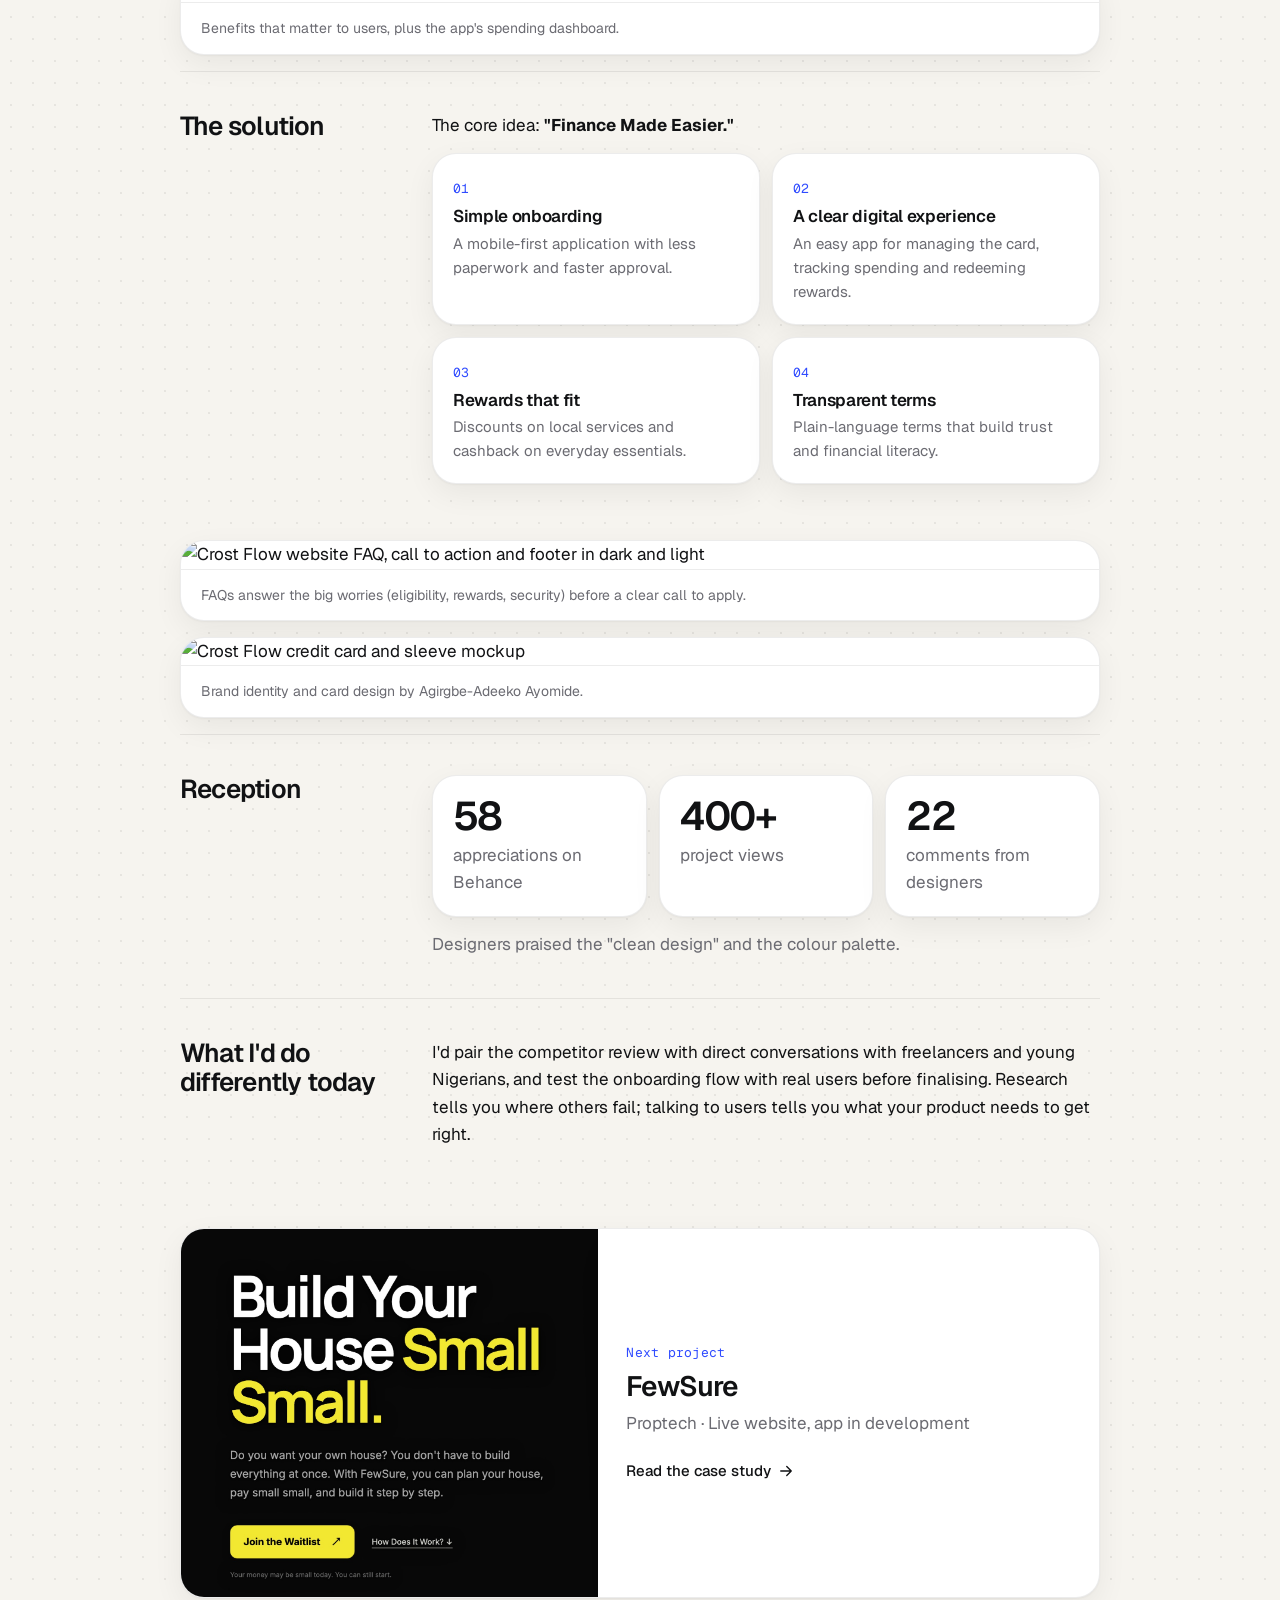
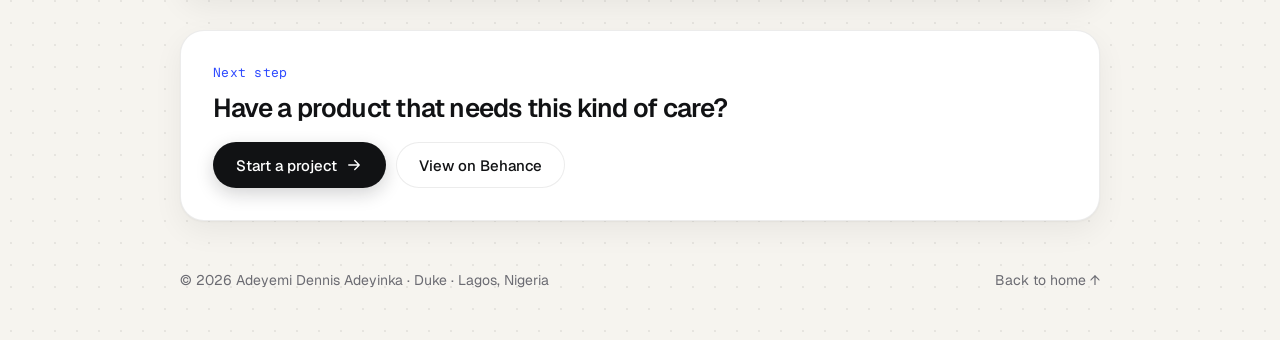
==== commit 3d3dc88a: "Show real work: FewSure, Village Hub and Adools case studies, experience timeline - Replace the two " ====
--- a/crost-flow.html
+++ b/crost-flow.html
@@ -149,6 +149,15 @@
         </div>
       </div>
 
+      <a class="card next-project reveal" href="fewsure.html">
+        <div class="next-project-media"><img src="assets/work/fewsure-hero.jpg" alt="" loading="lazy"></div>
+        <div class="next-project-body">
+          <p class="eyebrow">Next project</p>
+          <h2>FewSure</h2>
+          <p class="muted">Proptech · Live website, app in development</p>
+          <span class="link-arrow">Read the case study <svg viewBox="0 0 24 24" aria-hidden="true"><path d="M5 12h14M13 6l6 6-6 6"/></svg></span>
+        </div>
+      </a>
       <div class="card cs-next reveal">
         <div>
           <p class="eyebrow">Next step</p>
--- a/styles.css
+++ b/styles.css
@@ -380,9 +380,18 @@
 .process li .mono { color: var(--accent); font-size: 13px; }
 
 /* ---------- Testimonials ---------- */
-.quote { margin: 0; padding: 24px; display: flex; flex-direction: column; gap: 16px; }
-.quote blockquote { margin: 0; font-size: 16px; }
-.quote figcaption { display: flex; flex-direction: column; font-size: 14px; }
+.quotes { display: grid; grid-template-columns: repeat(auto-fit, minmax(280px, 1fr)); gap: 16px; }
+.quote { position: relative; margin: 0; padding: 28px; display: flex; flex-direction: column; justify-content: space-between; gap: 24px; overflow: hidden; }
+.quote::before { content: "\201C"; position: absolute; top: 6px; right: 24px; font-size: 120px; line-height: 1; font-weight: 700; color: var(--accent); opacity: .14; pointer-events: none; }
+.quote blockquote { margin: 0; font-size: 16px; line-height: 1.6; }
+.quote blockquote p { margin: 0; }
+.quote figcaption { display: flex; align-items: center; gap: 12px; font-size: 14px; }
+.quote-avatar { position: relative; flex: none; width: 48px; height: 48px; border-radius: 50%; display: grid; place-items: center; overflow: hidden; background: var(--accent-soft); color: var(--accent); font-weight: 600; font-size: 15px; box-shadow: 0 0 0 2px var(--surface), 0 0 0 3px var(--line); }
+.quote-avatar img { position: absolute; inset: 0; width: 100%; height: 100%; object-fit: cover; }
+.quote-who { display: flex; flex-direction: column; }
+/* A single review gets the full width and a larger voice */
+.quote:only-child { padding: 36px; }
+.quote:only-child blockquote { font-size: clamp(18px, 2.2vw, 22px); line-height: 1.5; letter-spacing: -0.01em; max-width: 46ch; }
 
 /* ---------- Contact ---------- */
 .contact { --dark-ink: var(--contact-ink); padding: 36px; display: grid; grid-template-columns: 1fr 1fr; gap: 36px; background: var(--contact-bg); color: var(--contact-ink); border: 1px solid var(--line); }
@@ -451,7 +460,53 @@
 }
 
 /* ---------- Responsive ---------- */
+/* ---------- Work: live status, grid cards ---------- */
+.status { display: inline-flex; align-items: center; gap: 6px; font: 12px var(--mono); color: var(--green); margin-left: 8px; }
+.status::before { content: ""; width: 6px; height: 6px; border-radius: 50%; background: currentColor; box-shadow: 0 0 0 3px var(--green-soft); }
+.project-card { display: flex; flex-direction: column; }
+.project-card .project-media { min-height: 0; aspect-ratio: 16 / 10; }
+.project-card .project-body { flex: 1; }
+.project-card .project-body h3 { font-size: 24px; }
+.project-featured.reverse { grid-template-columns: 1fr 1.3fr; }
+.project-featured.reverse .project-media { order: 2; }
+.work-more { margin-top: 16px; }
+
+/* ---------- Hero proof line ---------- */
+.lead { margin-bottom: 20px; }
+.proof { font-size: 15px; color: var(--muted); margin-bottom: 32px; max-width: 640px; }
+.proof .live-dot { vertical-align: middle; margin: -2px 12px 0 4px; }
+.proof a { color: var(--text); font-weight: 500; text-decoration: underline; text-decoration-color: var(--line); text-underline-offset: 4px; }
+.proof a:hover { text-decoration-color: var(--accent); }
+
+/* ---------- Experience ---------- */
+.timeline { list-style: none; padding: 0; margin: 0; }
+.timeline li { display: grid; grid-template-columns: 170px 1fr; gap: 24px; padding: 22px 4px; border-top: 1px solid var(--line); }
+.timeline li:last-child { border-bottom: 1px solid var(--line); }
+.tl-date { font: 13px var(--mono); color: var(--muted); padding-top: 5px; display: flex; flex-direction: column; gap: 8px; align-items: flex-start; }
+.tl-now { font: 11px var(--mono); color: var(--green); background: var(--green-soft); padding: 3px 8px; border-radius: 999px; }
+.tl-role { font-size: 18px; font-weight: 600; letter-spacing: -0.01em; }
+.tl-org { color: var(--muted); font-weight: 400; }
+.tl-note { color: var(--muted); font-size: 15px; margin-top: 4px; }
+.tl-note a { color: var(--text); }
+
+/* ---------- Case studies: live link, next project ---------- */
+.live-dot { display: inline-block; width: 8px; height: 8px; border-radius: 50%; background: var(--green); box-shadow: 0 0 0 4px var(--green-soft); flex: none; }
+.live-link { display: inline-flex; align-items: center; gap: 10px; font-size: 14px; font-weight: 500; text-decoration: none; color: var(--text); padding: 8px 14px; border: 1px solid var(--line); border-radius: 999px; background: var(--surface); }
+.live-link svg { width: 14px; height: 14px; transition: transform .2s ease; }
+.live-link:hover svg { transform: translate(2px, -2px); }
+.next-project { display: grid; grid-template-columns: 1fr 1.2fr; overflow: hidden; text-decoration: none; color: inherit; margin-top: 40px; }
+.next-project:hover { transform: translateY(-4px); box-shadow: var(--shadow-lift); }
+.next-project-media { overflow: hidden; min-height: 220px; background: #14152B; }
+.next-project-media img { width: 100%; height: 100%; object-fit: cover; transition: transform .6s ease; }
+.next-project:hover .next-project-media img { transform: scale(1.04); }
+.next-project-body { padding: 28px; display: flex; flex-direction: column; justify-content: center; gap: 8px; }
+.next-project-body .eyebrow { margin-bottom: 0; }
+.next-project-body h2 { font-size: 28px; }
+.next-project:hover .link-arrow svg { transform: translateX(4px); }
+
 @media (max-width: 860px) {
+  .project-featured.reverse { grid-template-columns: 1fr; }
+  .project-featured.reverse .project-media { order: 0; }
   .project-featured { grid-template-columns: 1fr; }
   .project-media { min-height: 220px; aspect-ratio: 4 / 3; }
   .bento { grid-template-columns: repeat(2, 1fr); }
@@ -462,6 +517,10 @@
   .cs-meta { grid-template-columns: repeat(2, 1fr); }
 }
 @media (max-width: 640px) {
+  .timeline li { grid-template-columns: 1fr; gap: 6px; }
+  .tl-date { flex-direction: row; align-items: center; padding-top: 0; }
+  .next-project { grid-template-columns: 1fr; }
+  .next-project-media { aspect-ratio: 16 / 10; min-height: 0; }
   body { font-size: 16px; }
   .nav { padding-left: 14px; }
   .nav-links span { display: none; }
